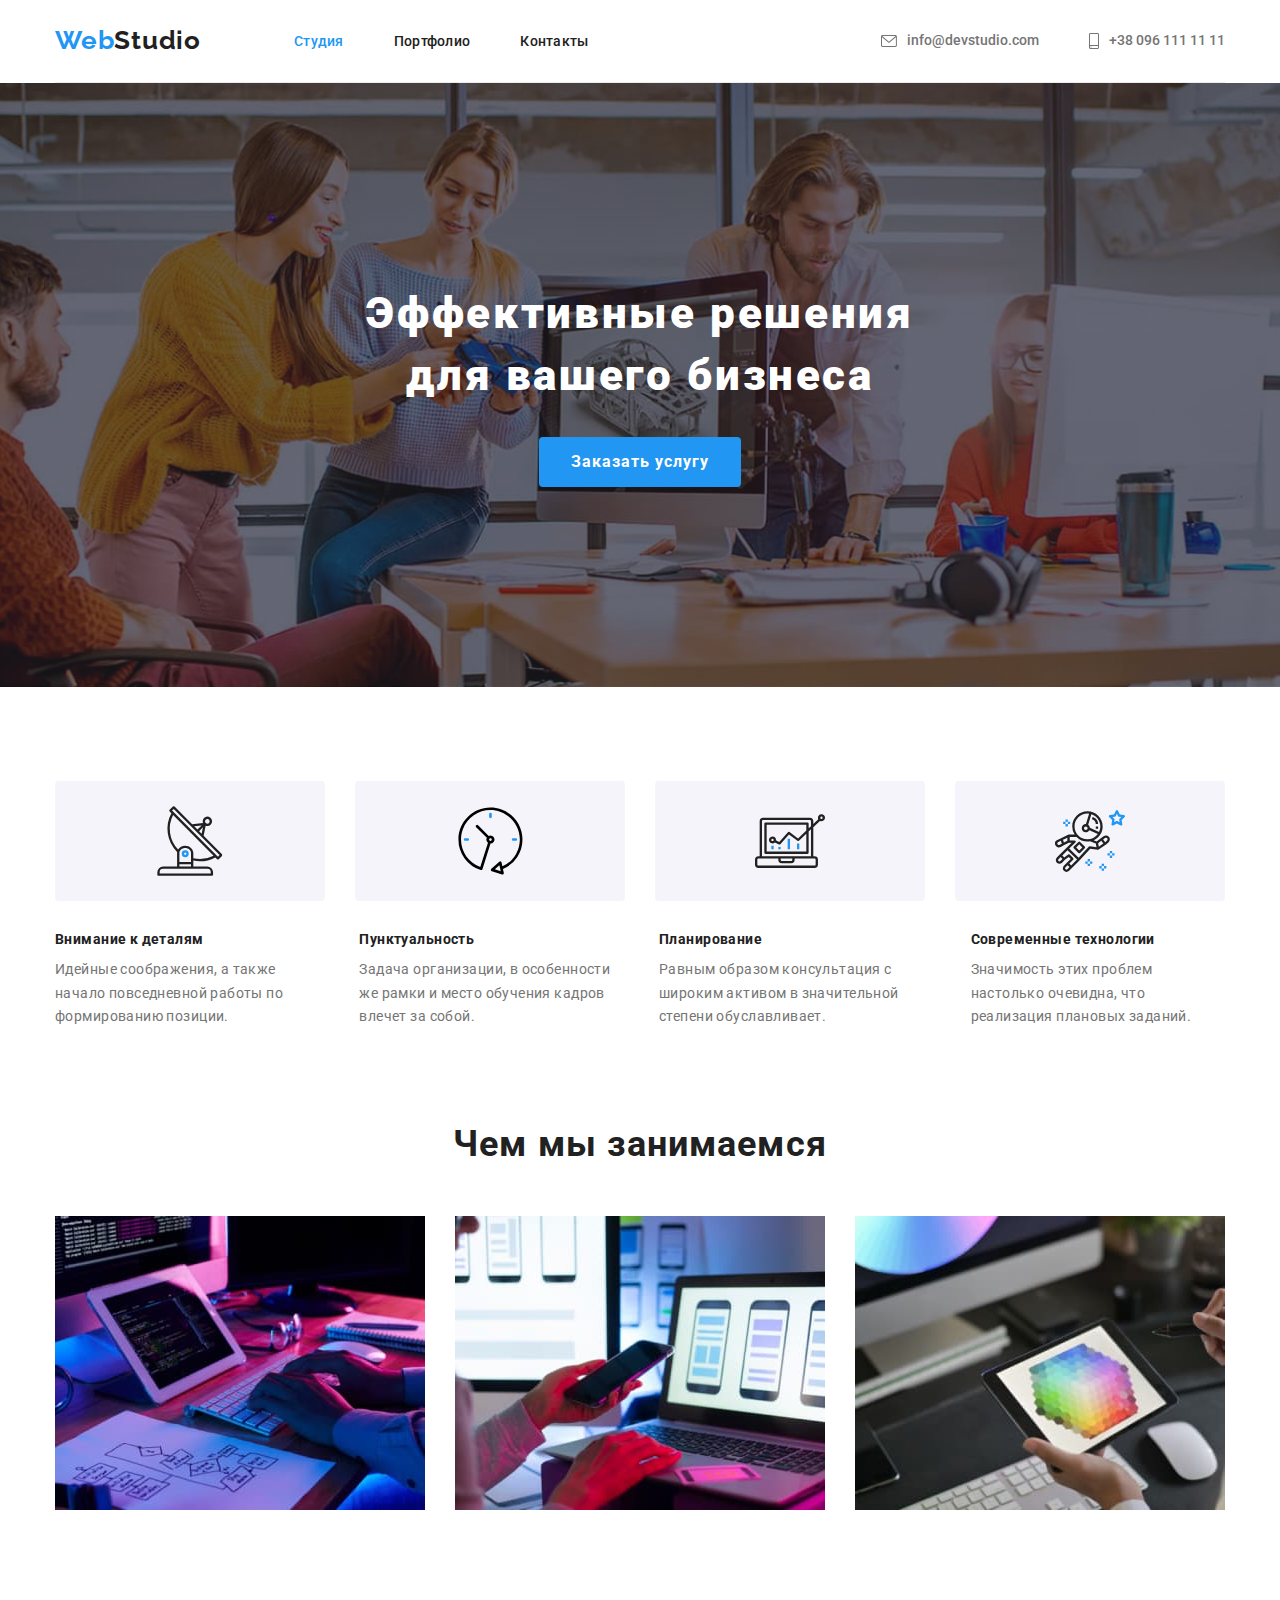
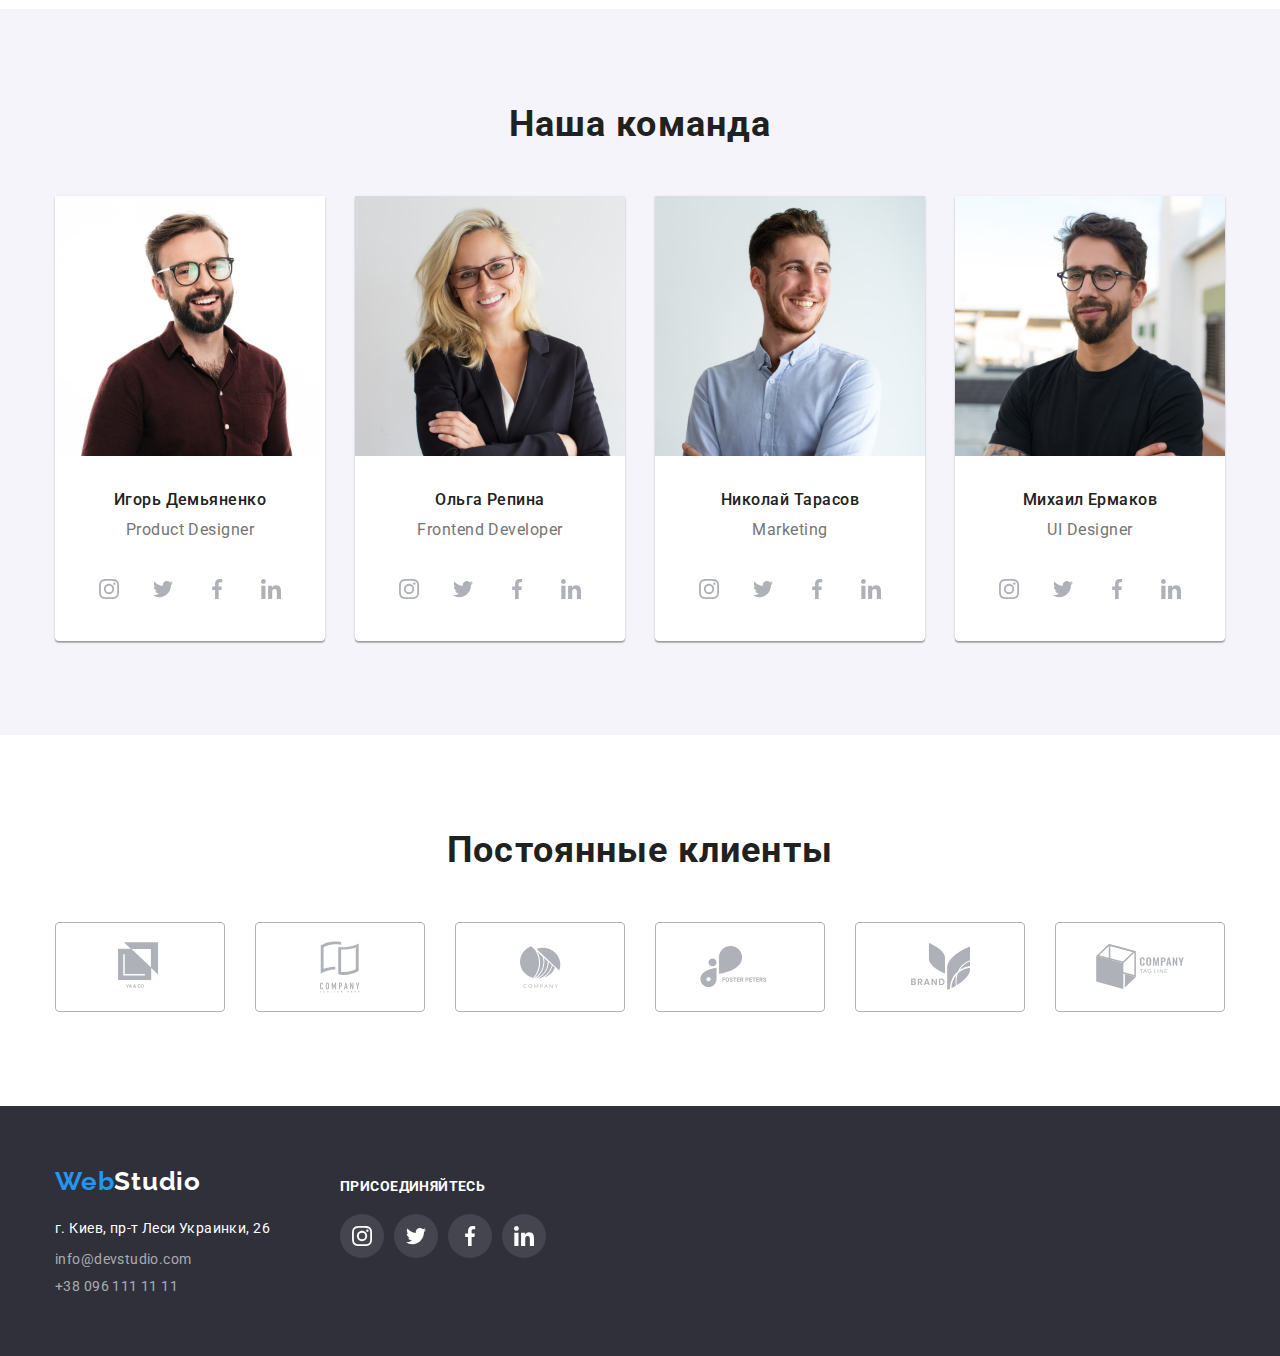
==== index.html @ d09c2f02 "Добавляет начальный макет" ====
<!DOCTYPE html>
<html lang="en">
<head>
    <meta charset="UTF-8">
    <meta name="viewport" content="width=device-width, initial-scale=1.0">
    <title>WebStudio</title>
    <link rel="stylesheet" href="./сss/modern-normalize.css">
    <link rel="preconnect" href="https://fonts.gstatic.com">
    <link
        href="https://fonts.googleapis.com/css2?family=Montserrat:wght@400;700&family=Raleway:wght@700&family=Roboto:wght@400;500;700;900&display=swap"
        rel="stylesheet">
    <link rel="stylesheet" href="./сss/common.css">
    <link rel="stylesheet" href="./сss/main.css">
</head>
<body>
    <header>
        <div class="container">
            <div class="head">
                <nav class="nav">
                    <a href="./index.html" class="logo"> <span class="web">Web</span>Studio</a>
                        <ul class="nav-list">
                            <li class="nav-item"><a href="./index.html" class="nav-link active">Студия</a></li>
                            <li class="nav-item"><a href="./portfolio.html" class="nav-link">Портфолио</a></li>
                            <li class="nav-item"><a href="#" class="nav-link">Контакты</a></li>
                        </ul>
              </nav>
                    <ul class="head-contact">
                        <li class="item"><a href="mailto:info@devstudio.com" class="contacts-link"><svg class="mail" width="16px" height="12px">
                            <use href="./images/symbol-defs.svg#icon-envelope" ></use></svg>info@devstudio.com</a></li>
                        <li class="item"><a href="tel:+380961111111" class="contacts-link "> <svg class="mail" width="10px" height="16px">
                            <use href="./images/symbol-defs.svg#icon-smartphone"></use>
                        </svg> +38 096 111 11 11</a></li>
                    </ul>
            </div>
        </div>
    </header>
    <main>
            <section class="hero">
                <div class="hero-container">
                    <h1 class="hero-name">Эффективные решения <br> для вашего бизнеса</h1>
                    <a href="" class="hero-link">Заказать услугу</a>
                </div>
            </section>

    <section>
         <div class="container">
            <h2 class="visually-hidden">Наши преимущества</h2>
            <ul class="list">
                <li  class="list-item"> 
                    <svg class="svg-icon"  width="65.32px" height="70px"> 
                        <use href="./images/symbol-defs.svg#icon-Group"></use> 
                    </svg>
                </li>
                <li class="list-item">
                    <svg class="svg-icon" width="66.96px" height="70px">
                        <use href="./images/symbol-defs.svg#icon-clock" ></use>
                       </svg>
                </li>
                <li class="list-item">
                    <svg class="svg-icon" width="70px" height="70px">
                        <use href="./images/symbol-defs.svg#icon-diagram" ></use>
                     </svg>
                </li>
                <li class="list-item">
                    <svg class="svg-icon" width="70px" height="70px">
                        <use href="./images/symbol-defs.svg#icon-astronaut" ></use>
                    </svg>
                </li>
            </ul>
            <ul class="advantages">
                <li class="advantage-item">
                    <h3 class="advantages-name">Внимание к деталям</h3>
                    <p class="advantages-description">Идейные соображения, а также начало повседневной работы по формированию позиции.</p>
                </li>
                <li class="advantage-item">
                    <h3 class="advantages-name">Пунктуальность</h3>
                    <p class="advantages-description">Задача организации, в особенности же рамки и место обучения кадров влечет за собой.</p>
                </li>
                <li class="advantage-item">
                    <h3 class="advantages-name">Планирование</h3>
                    <p class="advantages-description">Равным образом консультация с широким активом в значительной степени обуславливает.</p>
                </li>
                <li class="advantage-item">
                    <h3 class="advantages-name">Современные технологии</h3>
                    <p class="advantages-description">Значимость этих проблем настолько очевидна, что реализация плановых заданий.</p>
                </li>
            </ul>
         </div>
    </section>
    <section>
        <div class="container">
            <h2 class="section-name">Чем мы занимаемся</h2>
                <ul class="example">
                    <li class="example-item"><img src="./images/photo1.jpg" alt="verstka" width="370"></li>
                    <li class="example-item"><img src="./images/photo2.jpg" alt="mobile" width="370"></li>
                    <li class="example-item"><img src="./images/photo3.jpg" alt="Designer" width="370"></li>
                </ul>
        </div>

    </section>
    <section class="person-secrion">
        <div class="container">
                <h2 class="section-name">Наша команда</h2>
                <ul class="person-list">
                    <li class="person-item">
                        <img src="./images/demyanenko.jpg" alt="demyanenko" width="270">
                        <h3 class="person">Игорь Демьяненко</h3>
                        <p class="person-info">Product Designer</p>
                        <ul class="social-network">
                            <li class="network-item"><a href="#" class="network-link"><svg class="svg-icon" width="20px" height="20px">
                                <use href="./images/symbol-defs.svg#icon-instagram" class="network-svg"></use>
                            </svg></a></li>
                            <li class="network-item"><a href="#" class="network-link"><svg class="svg-icon" width="20px" height="20px">
                                <use href="./images/symbol-defs.svg#icon-twitter" class="network-svg"></use>
                            </svg></a></li>
                            <li class="network-item"><a href="#" class="network-link"><svg class="svg-icon" width="20px" height="20px">
                                <use href="./images/symbol-defs.svg#icon-facebook" class="network-svg"></use>
                            </svg></a></li>
                            <li class="network-item"><a href="#" class="network-link"><svg class="svg-icon" width="20px" height="20px">
                                <use href="./images/symbol-defs.svg#icon-linkedin" class="network-svg"></use>
                            </svg></a></li>
                        </ul>
                    </li>
                    <li class="person-item">
                        <img src="./images/repina.jpg" alt="repina" width="270">
                        <h3 class="person">Ольга Репина</h3>
                        <p class="person-info">Frontend Developer</p>
                        <ul class="social-network">
                            <li class="network-item"><a href="#" class="network-link"><svg class="svg-icon" width="20px" height="20px">
                                        <use href="./images/symbol-defs.svg#icon-instagram" class="network-svg" class="network-svg"></use>
                                    </svg></a></li>
                            <li class="network-item"><a href="#" class="network-link"><svg class="svg-icon" width="20px" height="20px">
                                        <use href="./images/symbol-defs.svg#icon-twitter" class="network-svg" class="network-svg"></use>
                                    </svg></a></li>
                            <li class="network-item"><a href="#" class="network-link"><svg class="svg-icon" width="20px" height="20px">
                                        <use href="./images/symbol-defs.svg#icon-facebook" class="network-svg" class="network-svg"></use>
                                    </svg></a></li>
                            <li class="network-item"><a href="#" class="network-link"><svg class="svg-icon" width="20px" height="20px">
                                        <use href="./images/symbol-defs.svg#icon-linkedin" class="network-svg" class="network-svg"></use>
                                    </svg></a></li>
                        </ul>
                    </li>
                    <li class="person-item">
                        <img src="./images/tarasov.jpg" alt="tarasov" width="270">
                        <h3 class="person">Николай Тарасов</h3>
                        <p class="person-info">Marketing</p>
                        <ul class="social-network">
                            <li class="network-item"><a href="#" class="network-link"><svg class="svg-icon" width="20px" height="20px">
                                        <use href="./images/symbol-defs.svg#icon-instagram" class="network-svg"></use>
                                    </svg></a></li>
                            <li class="network-item"><a href="#" class="network-link"><svg class="svg-icon" width="20px" height="20px">
                                        <use href="./images/symbol-defs.svg#icon-twitter" class="network-svg"></use>
                                    </svg></a></li>
                            <li class="network-item"><a href="#" class="network-link"><svg class="svg-icon" width="20px" height="20px">
                                        <use href="./images/symbol-defs.svg#icon-facebook" class="network-svg"></use>
                                    </svg></a></li>
                            <li class="network-item"><a href="#" class="network-link"><svg class="svg-icon" width="20px" height="20px">
                                        <use href="./images/symbol-defs.svg#icon-linkedin" class="network-svg"></use>
                                    </svg></a></li>
                        </ul>
                    </li>
                    <li class="person-item">
                        <img src="./images/ermakov.jpg" alt="ermakov" width="270">
                        <h3 class="person">Михаил Ермаков</h3>
                        <p class="person-info">UI Designer</p>
                        <ul class="social-network">
                            <li class="network-item"><a href="#" class="network-link"><svg class="svg-icon" width="20px" height="20px">
                                        <use href="./images/symbol-defs.svg#icon-instagram" class="network-svg"></use>
                                    </svg></a></li>
                            <li class="network-item"><a href="#" class="network-link"><svg class="svg-icon" width="20px" height="20px">
                                        <use href="./images/symbol-defs.svg#icon-twitter" class="network-svg"></use>
                                    </svg></a></li>
                            <li class="network-item"><a href="#" class="network-link"><svg class="svg-icon" width="20px" height="20px">
                                        <use href="./images/symbol-defs.svg#icon-facebook" class="network-svg"></use>
                                    </svg></a></li>
                            <li class="network-item"><a href="#" class="network-link"><svg class="svg-icon" width="20px" height="20px">
                                        <use href="./images/symbol-defs.svg#icon-linkedin" class="network-svg"></use>
                                    </svg></a></li>
                        </ul>
                    </li>
                </ul>
        </div>

    </section>
    <section>
        <div class="container">
            <h2 class="section-name">Постоянные клиенты</h2>
            <ul class="clients-list">
                <li class="clients-item">
                    <a href="#" class="clients-link">
                        <svg width="44.27" height="49.23">
                            <use class="clients-icon" href="./images/symbol-defs.svg#icon-logo-1" ></use>
                        </svg>
                    </a>
                </li>
                <li class="clients-item">
                    <a href="#" class="clients-link">
                        <svg width="40" height="52">
                            <use class="clients-icon" href="./images/symbol-defs.svg#icon-logo-2" ></use>
                        </svg>
                    </a>
                </li>
                <li class="clients-item">
                    <a href="#" class="clients-link">
                        <svg width="41" height="42.6">
                            <use class="clients-icon" href="./images/symbol-defs.svg#icon-logo-3" ></use>
                        </svg>
                    </a>
                </li>
                <li class="clients-item">
                    <a href="#" class="clients-link">
                        <svg width="79.66" height="42.02">
                            <use class="clients-icon" href="./images/symbol-defs.svg#icon-logo-4" ></use>
                        </svg>
                    </a>
                </li>
                <li class="clients-item">
                    <a href="#" class="clients-link">
                        <svg width="59" height="47">
                            <use class="clients-icon" href="./images/symbol-defs.svg#icon-logo-5" ></use>
                        </svg>
                    </a>
                </li>
                <li class="clients-item">
                    <a href="#" class="clients-link">
                        <svg width="88.48" height="45.44">
                            <use class="clients-icon" href="./images/symbol-defs.svg#icon-logo-6" ></use>
                        </svg>
                    </a>
                </li>
            </ul>
        </div>
    </section>
    </main>
    <footer>
        <div class="container">
            <div class="footer-container">
                <div class="adress-container">
                    <a href="./index.html" class="address-logo"> <span class="web">Web</span>Studio</a>
                    <address>
                        <p class="address">г. Киев, пр-т Леси Украинки, 26</p>
                        <ul class="adress-list">
                            <li class="adress-item"><a href="mailto:info@devstudio.com" class="contacts">info@devstudio.com</a></li>
                            <li class="adress-item"><a href="tel:+380961111111" class="contacts">+38 096 111 11 11</a></li>
                        </ul>
                    </address>
                </div>
                <div class="social-container">
                    <h2 class="social-name">ПРИСОЕДИНЯЙТЕСЬ</h2>
                    <ul class="social-list">
                        <li class="social-item"><a href="#" class="social-link"><svg class="social-icon" width="20px" height="20px">
                                    <use href="./images/symbol-defs.svg#icon-instagram" ></use>
                                </svg></a></li>
                        <li class="social-item"><a href="#" class="social-link"><svg class="social-icon" width="20px" height="20px">
                                    <use href="./images/symbol-defs.svg#icon-twitter" ></use>
                                </svg></a></li>
                        <li class="social-item"><a href="#" class="social-link"><svg class="social-icon" width="20px" height="20px">
                                    <use href="./images/symbol-defs.svg#icon-facebook" ></use>
                                </svg></a></li>
                        <li class="social-item"><a href="#" class="social-link"><svg class="social-icon" width="20px" height="20px">
                                    <use href="./images/symbol-defs.svg#icon-linkedin" ></use>
                                </svg></a></li>
                    </ul>
                </div>
            </div>

        </div>

    </footer>
</body>
</html>
---- сss/common.css ----
html {
  box-sizing: border-box;
}

* {
  box-sizing: inherit;
}
:root {
  --blue-text: rgba(33, 150, 243, 1);
  --black-text: rgba(33, 33, 33, 1);
  --grey-text: rgba(117, 117, 117, 1);
  --white-text: rgba(255, 255, 255, 1);
  --lihtblack-text: rgba(47, 48, 58, 1);
  --lihtgrey-text: rgba(245, 244, 250, 1);
  --middlewhite-text: rgba(255, 255, 255, 0.6);
  --border-color: #eeeeee;
  --backgroundlitht-color: #f5f4fa;
  --svg-maincolor: #afb1b8;
  --backgroundlitht-icon: rgba(255, 255, 255, 0.1);
}
body {
  font-family: Roboto, sans-serif;
}

ul {
  padding: 0;
  margin: 0;
}

.container {
  margin-left: auto;
  margin-right: auto;
  width: 1200px;
  padding: 0px 15px;
}

.head {
  display: flex;
  align-items: center;
  border-bottom: 1px solid #ececec;
}

.nav {
  display: flex;
  align-items: center;
}

.logo {
  display: inline-block;
  font-family: Raleway, sans-serif;
  font-size: 26px;
  line-height: 1.2;
  font-weight: 700;
  color: var(--black-text);
  letter-spacing: 0.03em;
  padding-top: 24px;
  padding-bottom: 25px;
}

.web {
  color: var(--blue-text);
}

.nav-list {
  display: flex;
  padding-top: 32px;
  padding-bottom: 32px;
}

.nav-link {
  font-size: 14px;
  line-height: 1.2;
  font-weight: 500;
  color: var(--black-text);
  letter-spacing: 0.02em;
}

.nav-item {
  margin-left: 50px;
}

.nav-item:first-child {
  margin-left: 93px;
}

.head-contact {
  display: flex;
  margin-left: auto;
  padding-top: 32px;
  padding-bottom: 32px;
}

.head-contact .item {
  margin-right: 50px;
}

.head-contact .item:last-child {
  margin-right: 0px;
}

.nav-link:hover,
.nav-link:focus {
  color: var(--blue-text);
}

.contacts-link {
  font-size: 14px;
  line-height: 1.1;
  font-weight: 500;
  color: var(--grey-text);
  display: flex;
  align-items: center;
  justify-content: center;
}

.contacts-link:hover,
.contacts-link:focus {
  color: var(--blue-text);
}

.mail {
  margin-right: 10px;
  fill: currentColor;
}

footer {
  background-color: var(--lihtblack-text);
}

.address-logo {
  display: inline-block;
  padding-top: 60px;
  font-family: Raleway, sans-serif;
  font-size: 26px;
  line-height: 1.2;
  font-weight: 700;
  color: var(--white-text);
  letter-spacing: 0.03em;
}

.contacts {
  font-size: 14px;
  line-height: 1.1;
  font-weight: 400;
  color: var(--middlewhite-text);
  letter-spacing: 0.03em;
}

.address {
  margin-top: 20px;
  margin-bottom: 9px;
  font-size: 14px;
  line-height: 1.7;
  font-weight: 400;
  color: var(--white-text);
  letter-spacing: 0.03em;
}

.adress-list {
  padding-bottom: 60px;
}
.adress-item {
  margin-bottom: 9px;
}

.adress-item:last-child {
  margin-bottom: 0px;
}

.visually-hidden {
  position: absolute;
  width: 1px;
  height: 1px;
  margin: -1px;
  border: 0;
  padding: 0;

  white-space: nowrap;
  clip-path: inset(100%);
  clip: rect(0 0 0 0);
  overflow: hidden;
}

.active {
  color: var(--blue-text);
}

.footer-container {
  display: flex;
}

.social-container {
  margin-left: 70px;
}

.social-name {
  color: var(--white-text);
  margin-top: 72px;
  margin-bottom: 20px;
  font-size: 14px;
  line-height: 1.17;
  letter-spacing: 0.03em;
}

.social-list {
  display: flex;
}

.social-item {
  margin-right: 10px;
}

.social-item:last-child {
  margin-right: 0px;
}

.social-link {
  display: flex;
  width: 44px;
  height: 44px;
  align-items: center;
  justify-content: center;
  color: var(--white-text);
  border-radius: 50px;
  background: var(--backgroundlitht-icon);
}

.social-link:hover,
.social-link:focus {
  background-color: var(--blue-text);
}

.social-icon {
  fill: currentColor;
}
---- сss/main.css ----
.hero {
  text-align: center;
  background-image: linear-gradient(
      to right,
      rgba(47, 48, 58, 0.4),
      rgba(47, 48, 58, 0.4)
    ),
    url(../images/hero.jpg);
  background-repeat: no-repeat;
  background-size: cover;
  background-position: center;
  max-width: 1600px;
  margin-left: auto;
  margin-right: auto;
}

.hero-container {
  padding-top: 200px;
  padding-bottom: 200px;
}
.hero-name {
  margin-top: 0px;
  margin-bottom: 30px;

  font-size: 44px;
  line-height: 1.4;
  font-weight: 900;
  color: var(--white-text);
  letter-spacing: 0.06em;
}

.hero-link {
  min-width: 200px;
  display: inline-block;
  border-radius: 4px;
  padding: 10px 32px;

  font-size: 16px;
  line-height: 1.9;
  font-weight: 700;
  color: var(--white-text);
  background-color: var(--blue-text);
  letter-spacing: 0.06em;
}

.list {
  padding-top: 94px;
  display: flex;
  justify-content: space-between;
}

.list-item {
  display: flex;
  background-color: var(--backgroundlitht-color);
  width: 270px;
  height: 120px;
  border-radius: 4px;
  justify-content: center;
  align-items: center;
}

.advantages {
  display: flex;
  margin-top: 30px;
}
.advantage-item {
  margin-left: 30px;
}

.advantage-item:first-child {
  margin-left: 0px;
}
.advantages-name {
  margin-top: 0px;
  margin-bottom: 0px;

  font-size: 14px;
  line-height: 1.2;
  font-weight: 700;
  color: var(--black-text);
  letter-spacing: 0.03em;
}

.advantages-description {
  margin-top: 10px;
  margin-bottom: 0px;

  font-size: 14px;
  line-height: 1.7;
  font-weight: 400;
  color: var(--grey-text);
  letter-spacing: 0.03em;
}

.section-name {
  margin-top: 0px;
  margin-bottom: 50px;
  text-align: center;
  padding-top: 94px;

  font-size: 36px;
  line-height: 1.2;
  font-weight: 700;
  color: var(--black-text);
  letter-spacing: 0.03em;
}

.example {
  display: flex;
  padding-bottom: 94px;
}

.example-item {
  margin-left: 30px;
}

.example-item:first-child {
  margin-left: 0px;
}

.person-secrion {
  background-color: var(--backgroundlitht-color);
  max-width: 1600px;
  margin-left: auto;
  margin-right: auto;
}

.person-list {
  display: flex;
  padding-bottom: 94px;
}

.person-item {
  margin-right: 30px;
  border-radius: 0px 0px 4px 4px;
  box-shadow: 0px 1px 3px rgba(0, 0, 0, 0.12), 0px 1px 1px rgba(0, 0, 0, 0.14),
    0px 2px 1px rgba(0, 0, 0, 0.2);
  text-align: center;
  background-color: var(--white-text);
}

.person-item:last-child {
  margin-right: 0px;
}

.person {
  margin-top: 30px;
  margin-bottom: 10px;
  font-size: 16px;
  line-height: 1.2;
  font-weight: 500;
  color: var(--black-text);
  letter-spacing: 0.03em;
}

.person-info {
  margin-top: 0px;
  margin-bottom: 0px;

  font-size: 16px;
  line-height: 1.2;
  font-weight: 400;
  color: var(--grey-text);
  letter-spacing: 0.03em;
}

.social-network {
  display: flex;
  margin-top: 28px;
  margin-bottom: 30px;
}

.network-item {
  margin-right: 10px;
}

.network-item:first-child {
  margin-left: 32px;
}

.network-link {
  width: 44px;
  height: 44px;
  display: flex;
  justify-content: center;
  align-items: center;
  color: var(--svg-maincolor);
}

.network-link:hover,
.network-link:focus {
  border-radius: 50px;
  background-color: var(--blue-text);
  color: var(--white-text);
}

.network-svg {
  fill: currentColor;
}

.clients-list {
  display: flex;
  margin-bottom: 94px;
}

.clients-item {
  margin-left: 30px;
}

.clients-item:first-child {
  margin-left: 0px;
}
.clients-link {
  display: flex;
  width: 170px;
  height: 90px;
  border: 1px solid var(--svg-maincolor);
  align-items: center;
  justify-content: center;
  color: var(--svg-maincolor);
  border-radius: 4px;
}

.clients-link:hover,
.clients-link:focus {
  color: var(--blue-text);
  border: 1px solid var(--blue-text);
}

.clients-icon {
  fill: currentColor;
}
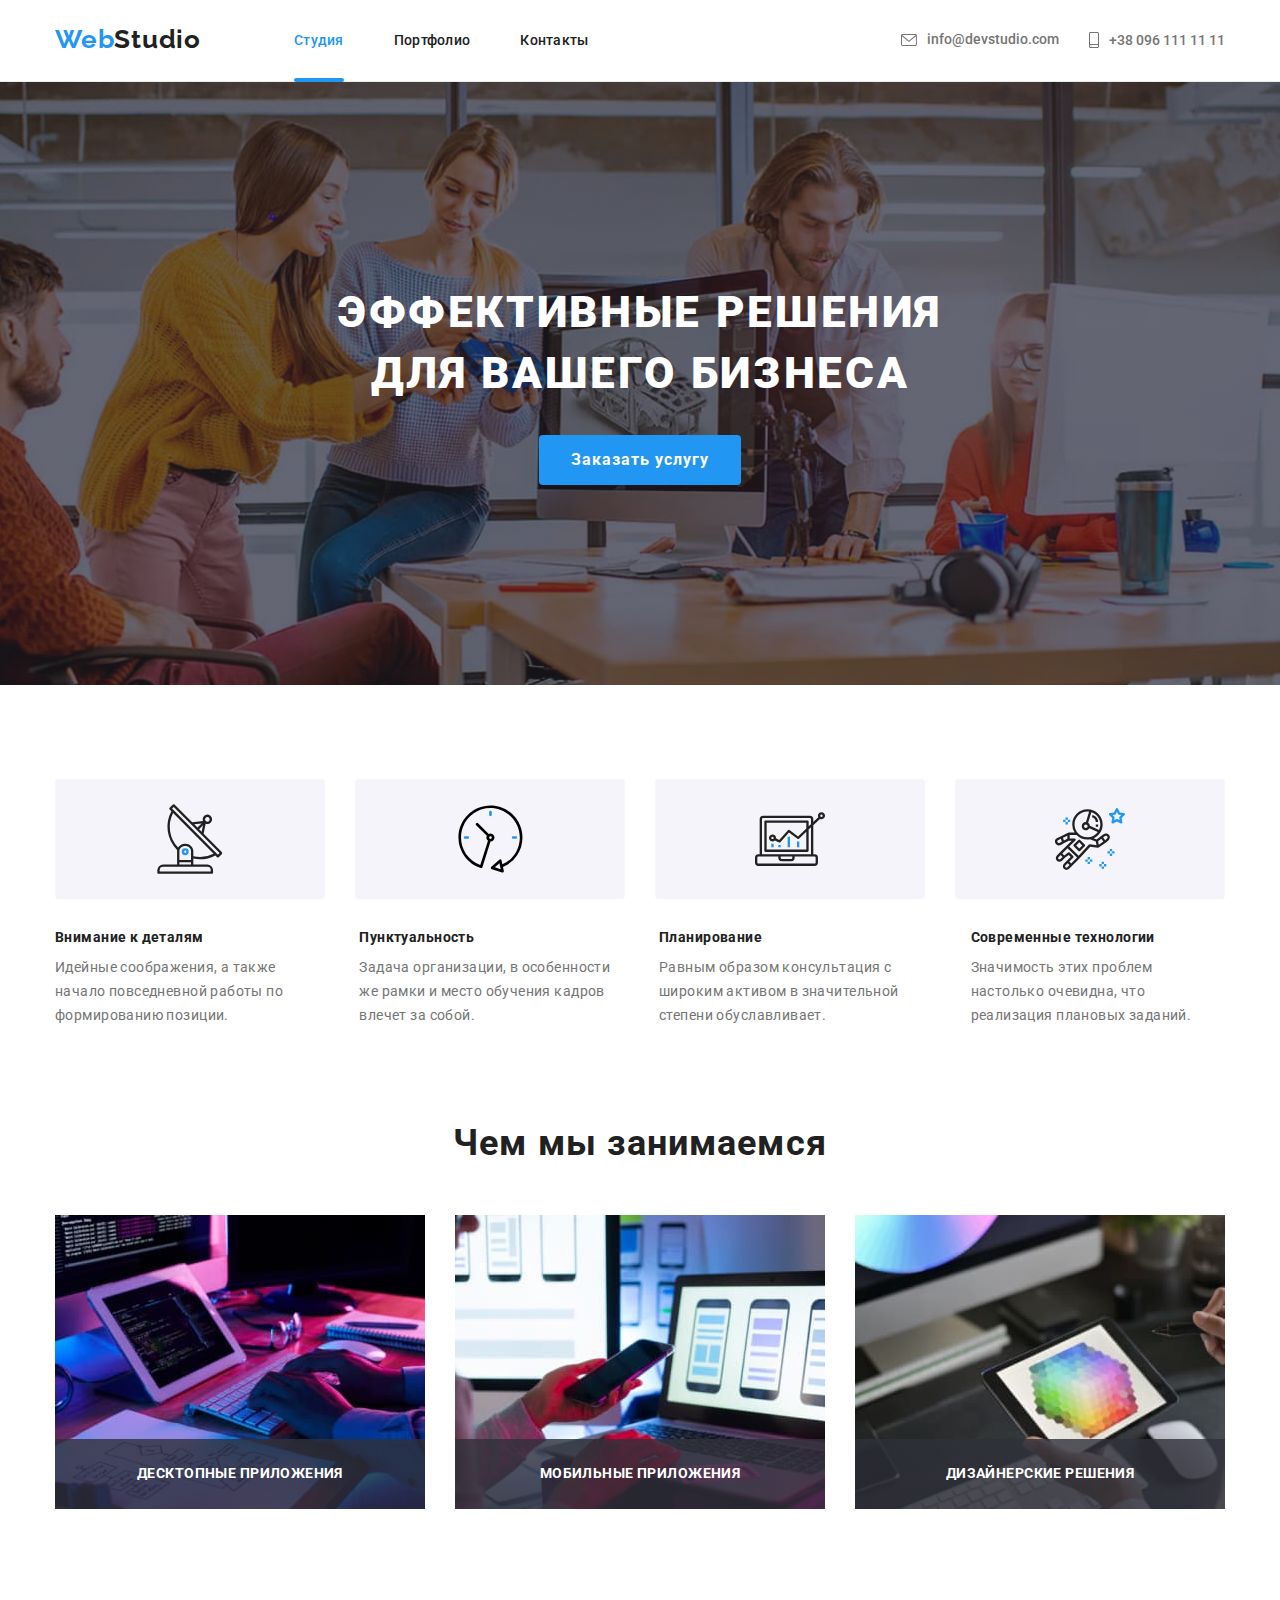
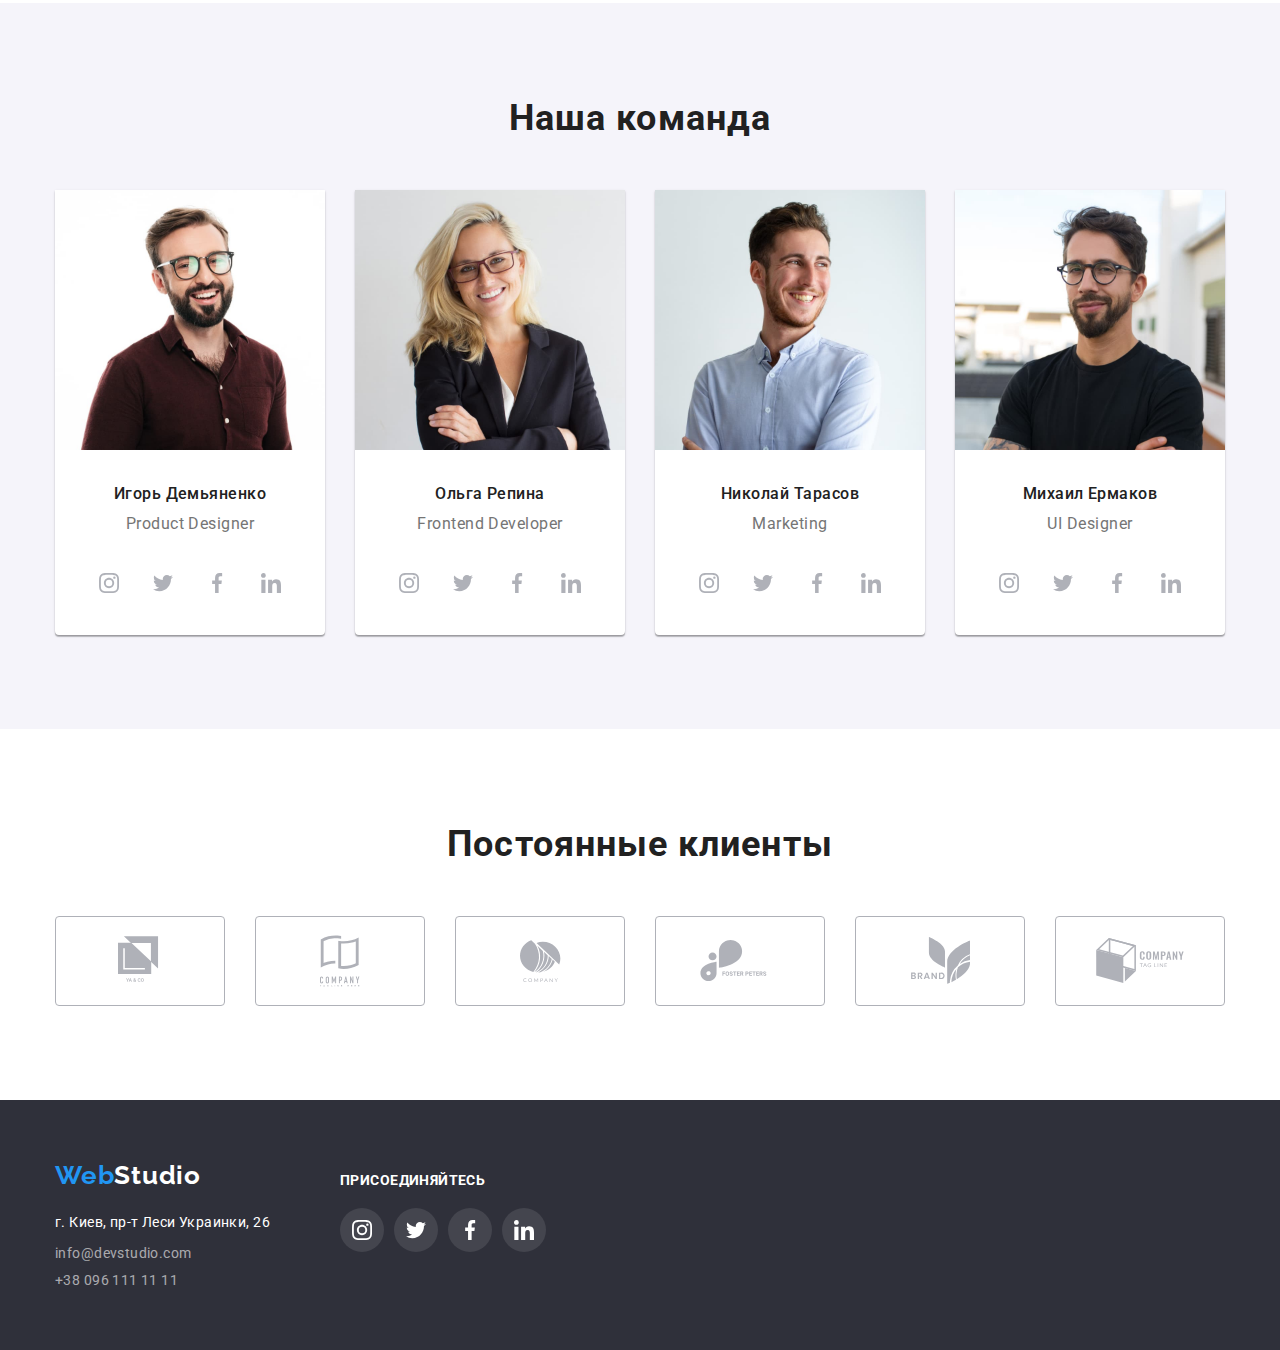
==== commit c1f89b34: "Добавляет выполненное дз" ====
--- a/index.html
+++ b/index.html
@@ -13,13 +13,13 @@
     <link rel="stylesheet" href="./сss/main.css">
 </head>
 <body>
-    <header>
-        <div class="container">
-            <div class="head">
+    <header class="head">
+        <div class="container">
+            <div class="head-container">
                 <nav class="nav">
                     <a href="./index.html" class="logo"> <span class="web">Web</span>Studio</a>
                         <ul class="nav-list">
-                            <li class="nav-item"><a href="./index.html" class="nav-link active">Студия</a></li>
+                            <li class="nav-item"><a href="./index.html" class="active">Студия</a></li>
                             <li class="nav-item"><a href="./portfolio.html" class="nav-link">Портфолио</a></li>
                             <li class="nav-item"><a href="#" class="nav-link">Контакты</a></li>
                         </ul>
@@ -38,7 +38,7 @@
             <section class="hero">
                 <div class="hero-container">
                     <h1 class="hero-name">Эффективные решения <br> для вашего бизнеса</h1>
-                    <a href="" class="hero-link">Заказать услугу</a>
+                    <button class="hero-link" type="button" data-modal-open>Заказать услугу</button>
                 </div>
             </section>
 
@@ -91,9 +91,15 @@
         <div class="container">
             <h2 class="section-name">Чем мы занимаемся</h2>
                 <ul class="example">
-                    <li class="example-item"><img src="./images/photo1.jpg" alt="verstka" width="370"></li>
-                    <li class="example-item"><img src="./images/photo2.jpg" alt="mobile" width="370"></li>
-                    <li class="example-item"><img src="./images/photo3.jpg" alt="Designer" width="370"></li>
+                    <li class="example-item"><img class="img-example" src="./images/photo1.jpg" alt="verstka" width="370">
+                            <p class="example-name">ДЕСКТОПНЫЕ ПРИЛОЖЕНИЯ</p>
+                    </li>
+                    <li class="example-item"><img class="img-example" src="./images/photo2.jpg" alt="mobile" width="370">
+                           <p class="example-name">МОБИЛЬНЫЕ ПРИЛОЖЕНИЯ</p>
+                    </li>
+                    <li class="example-item"><img class="img-example" src="./images/photo3.jpg" alt="Designer" width="370">
+                            <p class="example-name">ДИЗАЙНЕРСКИЕ РЕШЕНИЯ</p>
+                    </li>
                 </ul>
         </div>
 
@@ -267,5 +273,13 @@
         </div>
 
     </footer>
+    <div class="backdrop is-hidden" data-modal>
+        <div class="modal">
+            <p>Lorem ipsum dolor sit, amet consectetur adipisicing elit. Eveniet dicta consectetur esse quibusdam corrupti sit obcaecati! Ut vero debitis sit.</p>
+            <button class="button" type="button" data-modal-close><svg class="social-icon" width="11px" height="11px">
+                <use href="./images/symbol-defs.svg#icon-vector" ></use></svg> </button>
+        </div>
+    </div>
+    <script src="./js/modal.js"></script>
 </body>
 </html>--- a/сss/common.css
+++ b/сss/common.css
@@ -17,6 +17,9 @@
   --backgroundlitht-color: #f5f4fa;
   --svg-maincolor: #afb1b8;
   --backgroundlitht-icon: rgba(255, 255, 255, 0.1);
+  --backgroundblack-color: rgba(47, 48, 58, 0.8);
+  --backdrop-color: rgba(0, 0, 0, 0.2);
+  --time-cubic: cubic-bezier(0.4, 0, 0.2, 1);
 }
 body {
   font-family: Roboto, sans-serif;
@@ -35,9 +38,12 @@
 }
 
 .head {
-  display: flex;
-  align-items: center;
   border-bottom: 1px solid #ececec;
+}
+
+.head-container {
+  display: flex;
+  align-items: center;
 }
 
 .nav {
@@ -53,8 +59,8 @@
   font-weight: 700;
   color: var(--black-text);
   letter-spacing: 0.03em;
-  padding-top: 24px;
-  padding-bottom: 25px;
+  margin-top: 24px;
+  margin-bottom: 25px;
 }
 
 .web {
@@ -63,20 +69,23 @@
 
 .nav-list {
   display: flex;
-  padding-top: 32px;
-  padding-bottom: 32px;
 }
 
 .nav-link {
+  display: block;
+  margin-top: 32px;
+  margin-bottom: 32px;
   font-size: 14px;
   line-height: 1.2;
   font-weight: 500;
   color: var(--black-text);
   letter-spacing: 0.02em;
+  transition: color 250ms var(--time-cubic);
 }
 
 .nav-item {
   margin-left: 50px;
+  position: relative;
 }
 
 .nav-item:first-child {
@@ -86,12 +95,12 @@
 .head-contact {
   display: flex;
   margin-left: auto;
-  padding-top: 32px;
-  padding-bottom: 32px;
+  margin-top: 32px;
+  margin-bottom: 32px;
 }
 
 .head-contact .item {
-  margin-right: 50px;
+  margin-right: 30px;
 }
 
 .head-contact .item:last-child {
@@ -101,6 +110,7 @@
 .nav-link:hover,
 .nav-link:focus {
   color: var(--blue-text);
+  outline: none;
 }
 
 .contacts-link {
@@ -111,11 +121,13 @@
   display: flex;
   align-items: center;
   justify-content: center;
+  transition: color 250ms var(--time-cubic);
 }
 
 .contacts-link:hover,
 .contacts-link:focus {
   color: var(--blue-text);
+  outline: none;
 }
 
 .mail {
@@ -182,7 +194,25 @@
 }
 
 .active {
-  color: var(--blue-text);
+  display: block;
+  color: var(--blue-text);
+  font-size: 14px;
+  line-height: 1.2;
+  font-weight: 500;
+  letter-spacing: 0.02em;
+  margin-top: 32px;
+}
+
+.active::after {
+  position: absolute;
+  content: "";
+  display: block;
+  height: 4px;
+  width: 100%;
+  border-radius: 2px;
+  background-color: var(--blue-text);
+  left: 0;
+  bottom: -1px;
 }
 
 .footer-container {
@@ -223,11 +253,13 @@
   color: var(--white-text);
   border-radius: 50px;
   background: var(--backgroundlitht-icon);
+  transition: background-color 250ms var(--time-cubic);
 }
 
 .social-link:hover,
 .social-link:focus {
   background-color: var(--blue-text);
+  outline: none;
 }
 
 .social-icon {
--- a/сss/main.css
+++ b/сss/main.css
@@ -27,11 +27,13 @@
   font-weight: 900;
   color: var(--white-text);
   letter-spacing: 0.06em;
+  text-transform: uppercase;
 }
 
 .hero-link {
   min-width: 200px;
   display: inline-block;
+  border: none;
   border-radius: 4px;
   padding: 10px 32px;
 
@@ -112,10 +114,39 @@
 
 .example-item {
   margin-left: 30px;
+  position: relative;
 }
 
 .example-item:first-child {
   margin-left: 0px;
+}
+
+.img-example {
+  display: block;
+}
+
+.example-name {
+  position: absolute;
+  bottom: 0px;
+  right: 0px;
+  width: 100%;
+  margin: 0;
+  display: flex;
+  align-items: center;
+  justify-content: center;
+  padding-top: 27px;
+  padding-bottom: 27px;
+  background-image: linear-gradient(
+    to right,
+    var(--backgroundblack-color),
+    var(--backgroundblack-color)
+  );
+  text-align: center;
+  font-size: 14px;
+  line-height: 1.14;
+  font-weight: 700;
+  color: var(--white-text);
+  letter-spacing: 0.03em;
 }
 
 .person-secrion {
@@ -185,6 +216,8 @@
   justify-content: center;
   align-items: center;
   color: var(--svg-maincolor);
+  transition: background-color 250ms var(--time-cubic),
+    border-radius 250ms var(--time-cubic), color 250ms var(--time-cubic);
 }
 
 .network-link:hover,
@@ -192,6 +225,7 @@
   border-radius: 50px;
   background-color: var(--blue-text);
   color: var(--white-text);
+  outline: none;
 }
 
 .network-svg {
@@ -219,14 +253,55 @@
   justify-content: center;
   color: var(--svg-maincolor);
   border-radius: 4px;
+  transition: color 250ms var(--time-cubic), border 250ms var(--time-cubic);
 }
 
 .clients-link:hover,
 .clients-link:focus {
   color: var(--blue-text);
   border: 1px solid var(--blue-text);
+  outline: none;
 }
 
 .clients-icon {
   fill: currentColor;
 }
+
+.backdrop {
+  position: fixed;
+  top: 0;
+  left: 0;
+  height: 100%;
+  width: 100%;
+  background-color: var(--backdrop-color);
+}
+
+.backdrop.is-hidden {
+  opacity: 0;
+  pointer-events: none;
+}
+
+.modal {
+  position: absolute;
+  top: 50%;
+  left: 50%;
+  transform: translate(-50%, -50%);
+
+  padding: 40px;
+
+  width: 480px;
+  height: 480px;
+  background-color: var(--white-text);
+}
+
+.button {
+  position: absolute;
+  top: 8px;
+  right: 8px;
+  width: 30px;
+  height: 30px;
+  border: 1px solid rgba(0, 0, 0, 0.1);
+  border-radius: 50%;
+  background-color: var(--white-text);
+  outline: none;
+}
